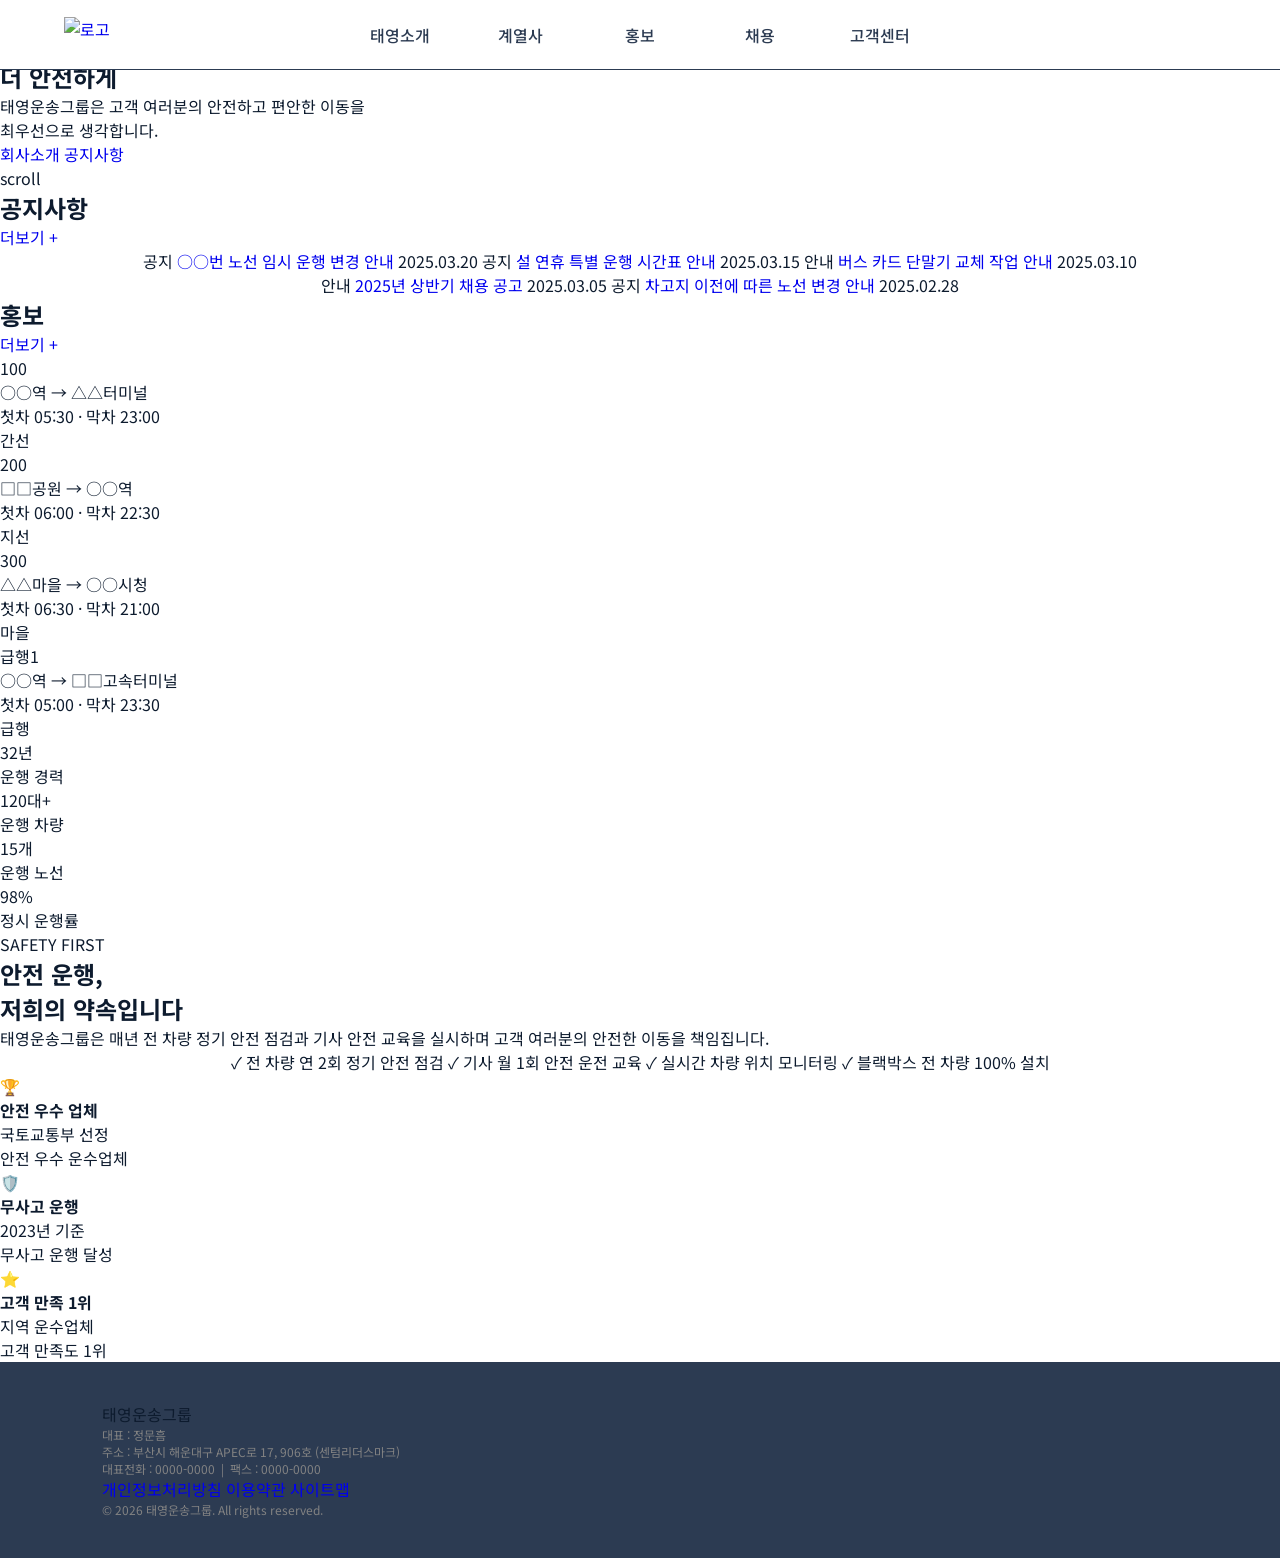
==== Taeyoung/index.html @ 6f4ef0cf "기업이념, CI소개, 특허와 상표권" ====
<!DOCTYPE html>
<html lang="ko">
<head>
  <meta charset="UTF-8">
  <meta name="viewport" content="width=device-width, initial-scale=1.0">
  <title>태영운수 — 안전하고 편안한 이동</title>
  <link href="https://fonts.googleapis.com/css2?family=Noto+Sans+KR:wght@300;400;500;700;900&display=swap" rel="stylesheet">
  <link rel="stylesheet" href="css/common.css">
  <link rel="stylesheet" href="css/main.css">
  <link rel="stylesheet" href="css/reset.css">
</head>
  <body>

    <!-- NAV -->
    <nav>
      <a class="nav-logo" href="./index.html">
        <img src="images/Taeyoung_logo.png" alt="로고"/>
      </a>
      <ul class="nav-links">
        <li class="has-dropdown">
          <a>태영소개</a>
          <ul class="dropdown">
            <li><a href="./about.html">회사소개</a></li>
            <li><a href="./philosophy.html">기업이념</a></li>
            <li><a href="./history.html">연혁</a></li>
            <li><a href="./ci_introduction.html">CI소개</a></li>
            <li><a href="./patent.html">특허와 상표권</a></li>
            <li><a href="./map.html">오시는길</a></li>
          </ul>
        </li>
        <li class="has-dropdown">
          <a>계열사</a>
          <ul class="dropdown">
            <li><a href="#">운수사업본부</a></li>
            <li><a href="#">서비스사업본부</a></li>
          </ul>
        </li>
        <li class="has-dropdown">
          <a>홍보</a>
          <ul class="dropdown">
            <li><a href="#">홍보갤러리</a></li>
            <li><a href="#">보도자료</a></li>
          </ul>
        </li>
        <li class="has-dropdown">
          <a>채용</a>
        </li>
        <li class="has-dropdown">
          <a>고객센터</a>
          <ul class="dropdown">
            <li><a href="#">공지사항</a></li>
          </ul>
        </li>
      </ul>
    </nav>

    <!-- HERO -->
    <section class="hero">
      <div class="hero-overlay"></div>
      <div class="hero-content">
        <p class="hero-tag">안전 · 신뢰 · 편안함</p>
        <h1 class="hero-title">매일의 이동을<br><span>더 안전하게</span></h1>
        <p class="hero-desc">태영운송그룹은 고객 여러분의 안전하고 편안한 이동을<br>최우선으로 생각합니다.</p>
        <div class="hero-btns">
          <a href="#routes" class="btn-primary">회사소개</a>
          <a href="#notice" class="btn-outline">공지사항</a>
        </div>
      </div>
      <div class="hero-scroll">
        <span>scroll</span>
        <div class="scroll-line"></div>
      </div>
    </section>

    <!-- 공지사항 + 노선안내 -->
    <section class="info-section" id="notice">
      <div class="info-left">
        <div class="section-header">
          <h2>공지사항</h2>
          <a href="#" class="more-btn">더보기 +</a>
        </div>
        <ul class="notice-list">
          <li class="notice-item new">
            <span class="badge">공지</span>
            <a href="#">○○번 노선 임시 운행 변경 안내</a>
            <span class="date">2025.03.20</span>
          </li>
          <li class="notice-item">
            <span class="badge">공지</span>
            <a href="#">설 연휴 특별 운행 시간표 안내</a>
            <span class="date">2025.03.15</span>
          </li>
          <li class="notice-item">
            <span class="badge">안내</span>
            <a href="#">버스 카드 단말기 교체 작업 안내</a>
            <span class="date">2025.03.10</span>
          </li>
          <li class="notice-item">
            <span class="badge">안내</span>
            <a href="#">2025년 상반기 채용 공고</a>
            <span class="date">2025.03.05</span>
          </li>
          <li class="notice-item">
            <span class="badge">공지</span>
            <a href="#">차고지 이전에 따른 노선 변경 안내</a>
            <span class="date">2025.02.28</span>
          </li>
        </ul>
      </div>

      <div class="info-right" id="routes">
        <div class="section-header">
          <h2>홍보</h2>
          <a href="#" class="more-btn">더보기 +</a>
        </div>
        <div class="route-grid">
          <div class="route-card">
            <div class="route-num">100</div>
            <div class="route-info">
              <p class="route-path">○○역 → △△터미널</p>
              <p class="route-time">첫차 05:30 · 막차 23:00</p>
            </div>
            <span class="route-tag">간선</span>
          </div>
          <div class="route-card">
            <div class="route-num">200</div>
            <div class="route-info">
              <p class="route-path">□□공원 → ○○역</p>
              <p class="route-time">첫차 06:00 · 막차 22:30</p>
            </div>
            <span class="route-tag">지선</span>
          </div>
          <div class="route-card">
            <div class="route-num">300</div>
            <div class="route-info">
              <p class="route-path">△△마을 → ○○시청</p>
              <p class="route-time">첫차 06:30 · 막차 21:00</p>
            </div>
            <span class="route-tag">마을</span>
          </div>
          <div class="route-card">
            <div class="route-num">급행1</div>
            <div class="route-info">
              <p class="route-path">○○역 → □□고속터미널</p>
              <p class="route-time">첫차 05:00 · 막차 23:30</p>
            </div>
            <span class="route-tag accent">급행</span>
          </div>
        </div>
      </div>
    </section>

    <!-- 통계 -->
    <section class="stats-section">
      <div class="stats-inner">
        <div class="stat-item">
          <div class="stat-num">32<span>년</span></div>
          <div class="stat-label">운행 경력</div>
        </div>
        <div class="stat-divider"></div>
        <div class="stat-item">
          <div class="stat-num">120<span>대+</span></div>
          <div class="stat-label">운행 차량</div>
        </div>
        <div class="stat-divider"></div>
        <div class="stat-item">
          <div class="stat-num">15<span>개</span></div>
          <div class="stat-label">운행 노선</div>
        </div>
        <div class="stat-divider"></div>
        <div class="stat-item">
          <div class="stat-num">98<span>%</span></div>
          <div class="stat-label">정시 운행률</div>
        </div>
      </div>
    </section>

    <!-- 안전 운행 -->
    <section class="safety-section">
      <div class="safety-text">
        <p class="section-tag">SAFETY FIRST</p>
        <h2>안전 운행,<br>저희의 약속입니다</h2>
        <p class="safety-desc">태영운송그룹은 매년 전 차량 정기 안전 점검과 기사 안전 교육을 실시하며 고객 여러분의 안전한 이동을 책임집니다.</p>
        <ul class="safety-list">
          <li>✓ 전 차량 연 2회 정기 안전 점검</li>
          <li>✓ 기사 월 1회 안전 운전 교육</li>
          <li>✓ 실시간 차량 위치 모니터링</li>
          <li>✓ 블랙박스 전 차량 100% 설치</li>
        </ul>
      </div>
      <div class="safety-cards">
        <div class="safety-card">
          <div class="s-icon">🏆</div>
          <h4>안전 우수 업체</h4>
          <p>국토교통부 선정<br>안전 우수 운수업체</p>
        </div>
        <div class="safety-card">
          <div class="s-icon">🛡️</div>
          <h4>무사고 운행</h4>
          <p>2023년 기준<br>무사고 운행 달성</p>
        </div>
        <div class="safety-card">
          <div class="s-icon">⭐</div>
          <h4>고객 만족 1위</h4>
          <p>지역 운수업체<br>고객 만족도 1위</p>
        </div>
      </div>
    </section>


    <!-- FOOTER -->
    <footer>
      <div class="footer-inner">
        <div class="footer-left">
        <div class="footer-logo">태영운송그룹</div>
        <p>대표 : 정문흠</p>
        <p>주소 : 부산시 해운대구 APEC로 17, 906호 (센텀리더스마크)</p>
        <p>대표전화 : 0000-0000 &nbsp;|&nbsp; 팩스 : 0000-0000</p>
        </div>
        <div class="footer-right">
        <a href="#">개인정보처리방침</a>
        <a href="#">이용약관</a>
        <a href="#">사이트맵</a>
        <p class="copyright">© 2026 태영운송그룹. All rights reserved.</p>
        </div>
      </div>
    </footer>

    <script>
      // 스크롤 시 nav 그림자
      window.addEventListener('scroll', () => {
        document.querySelector('nav').style.boxShadow =
          window.scrollY > 30 ? '0 4px 20px rgba(0,0,0,0.15)' : 'none';
      });

      // 스크롤 reveal
      const reveals = document.querySelectorAll('.reveal');
      const observer = new IntersectionObserver((entries) => {
        entries.forEach(entry => {
          if (entry.isIntersecting) {
            entry.target.classList.add('visible');
            observer.unobserve(entry.target);
          }
        });
      }, { threshold: 0.1 });
      reveals.forEach(el => observer.observe(el));
    </script>
  </body>
</html>
---- Taeyoung/css/common.css ----
@font-face {
    font-family: 'CompanyFont';
    src: url('/font/Pretendard-Regular.otf') format('opentype');
}
@import url('https://cdn.jsdelivr.net/gh/orioncactus/pretendard/dist/web/static/pretendard.css');

:root {
    --navy:      rgb(44,59,82);
    --navy-mid:  #1C3157;
    --navy-light:#264573;
    --accent:    #4A8FD4;
    --accent2:   #6FB3E8;
    --silver:    rgb(130,130,130);
    --light:     rgb(220,220,220);
    --white:     #FFFFFF;
    --text-dark: #0D1B2E;
    --text-mid:  #3D5478;
    --text-light:#7A92AE;
    --red:      rgb(169,46,43);
    --gray:      rgb(220,221,221);
  }

  *, *::before, *::after { box-sizing: border-box; margin: 0; padding: 0; }

  html { scroll-behavior: smooth; }

  ul {
    list-style: none;
    text-align:center;
    padding: 0;
    margin: 0;
  }

  li {
      display: inline-block;
      list-style: none;
  }

  a {
    text-decoration-line: none;
    user-select: none;
  }


  body {
    font-family: 'CompanyFont', 'Noto Sans KR', sans-serif;
    background: var(--white);
    color: var(--text-dark);
    overflow-x: hidden;
  }

  nav {
    position: fixed; top: 0; left: 0; right: 0; z-index: 100;
    display: grid;
    grid-template-columns: 1fr auto 1fr;  /* 왼쪽 | 가운데 | 오른쪽 */
    align-items: center;
    padding: 0 5%;
    height: 70px;
    background: white;
    backdrop-filter: blur(12px);
    border-bottom: 1px solid var(--navy);
  }
  @keyframes fadeDown {
    from { opacity:0; transform: translateY(-20px); }
    to   { opacity:1; transform: translateY(0); }
  }

  /* 로고 영역 */
  .nav-logo {
    display: flex;
    align-items: center;
    text-decoration: none;
  }
  .nav-logo-bar {
    display: flex; align-items: center;
  }
  .logo_box {
    display: flex; align-items: center;
    text-decoration: none;
  }
  .nav-logo img {
    height: 36px;
    width: auto;
  }

  .nav-links {
    display: flex;
    list-style: none;
    justify-content: center;  
  }
  .nav-links > li {
    width: 120px;
    text-align: center;
  }
  .nav-links a {
    display: block;
    color: var(--navy);
    text-decoration: none;
    font-size: 16px;
    font-weight: 500;
    padding: 0 20px;
    height: 70px;
    line-height: 70px;
    transition: color 0.2s, background 0.2s;
    white-space: nowrap;
  }


  .nav-links a:hover {
    color: var(--navy);
    font-weight: 700;
  }
  
  .nav-links li:hover::after { transform: scaleX(1); }

  .has-dropdown {
    position: relative;
  }

  .dropdown {
    display: none;
    position: absolute;
    top: 70px;
    background: var(--navy);
    border-top: 2px solid var(--accent);
    list-style: none;
    min-width: 120px;
    box-shadow: 0 8px 24px rgba(0,0,0,0.2);
  }

  .nav-links .dropdown li a {
    height: auto;
    line-height: 1.4;
    padding: 14px 20px;
    font-size: 13px;
    color: var(--silver);
    border-bottom: 1px solid rgba(255,255,255,0.05);
  }

  .dropdown li a:hover {
    color: var(--white);
    background: rgba(74,143,212,0.15);
  }

  .has-dropdown:hover .dropdown {
    display: block;
  }
  /*히어로 공통*/
  .hero-sub {
      position: relative;
      background: var(--navy);
      overflow: hidden;
      padding: 100px 5% 90px;
      height: 450px;
      display: flex;
      align-items: center;
  }
  .hero-sub::before {
      content: '';
      position: absolute;
      top: -80px; right: -80px;
      width: 400px; height: 400px;
      border-radius: 50%;
      background: rgba(74,143,212,0.12);
  }
  .hero-sub::after {
      content: '';
      position: absolute;
      bottom: -60px; left: 30%;
      width: 260px; height: 260px;
      border-radius: 50%;
      background: rgba(232,168,53,0.08);
  }
  .hero-inner {
      position: relative;
      z-index: 1;
      max-width: 1100px;
      margin: 0 auto;
      width: 100%;
  }
  .hero-label {
      letter-spacing: 3px;
      text-transform: uppercase;
      margin-bottom: 18px;
      font-weight: 500;
  }
  .hero-sub h1 {
      font-size: clamp(2rem, 4vw, 3rem);
      font-weight: 700;
      color: var(--white);
      line-height: 1.3;
      margin-bottom: 16px;
  }
  .hero-sub h1 span { color: var(--accent); }
  .hero-sub p {
      font-size: 15px;
      color: rgba(255,255,255,0.6);
      line-height: 1.9;
  }


  /* ── FOOTER ── */
  footer {
    background: var(--navy);
    padding: 40px 8%;
    display: flex; align-items: center; justify-content: space-between;
    flex-wrap: wrap; gap: 20px;
  }
  footer .logo { display: flex; align-items: center; gap: 8px; }
  footer .logo-bar { width: 3px; height: 18px; background: var(--accent); border-radius: 2px; }
  footer .logo-text { font-size: 13px; font-weight: 700; letter-spacing: 0.15em; color: var(--white); }
  footer p { font-size: 12px; color: var(--silver); }
  .footer-links { display: flex; gap: 24px; }
  .footer-links a { font-size: 12px; color: var(--silver); text-decoration: none; transition: color 0.2s; }
  .footer-links a:hover { color: var(--white); }

  /* ── SCROLL REVEAL ── */
  .reveal {
    opacity: 0;
    transform: translateY(30px);
    transition: opacity 0.7s ease, transform 0.7s ease;
  }
  .reveal.visible {
    opacity: 1;
    transform: translateY(0);
  }

  /* ── RESPONSIVE ── */
  @media (max-width: 900px) {
    #hero, #about, #why { grid-template-columns: 1fr; }
    .hero-right { display: none; }
    .services-grid { grid-template-columns: 1fr; }
    .contact-card-wrap { grid-template-columns: 1fr; }
    .why-grid { grid-template-columns: 1fr; }
    .about-visual { height: 260px; }
    .hero-stats { gap: 20px; }
    .nav-links { display: none; }
  }
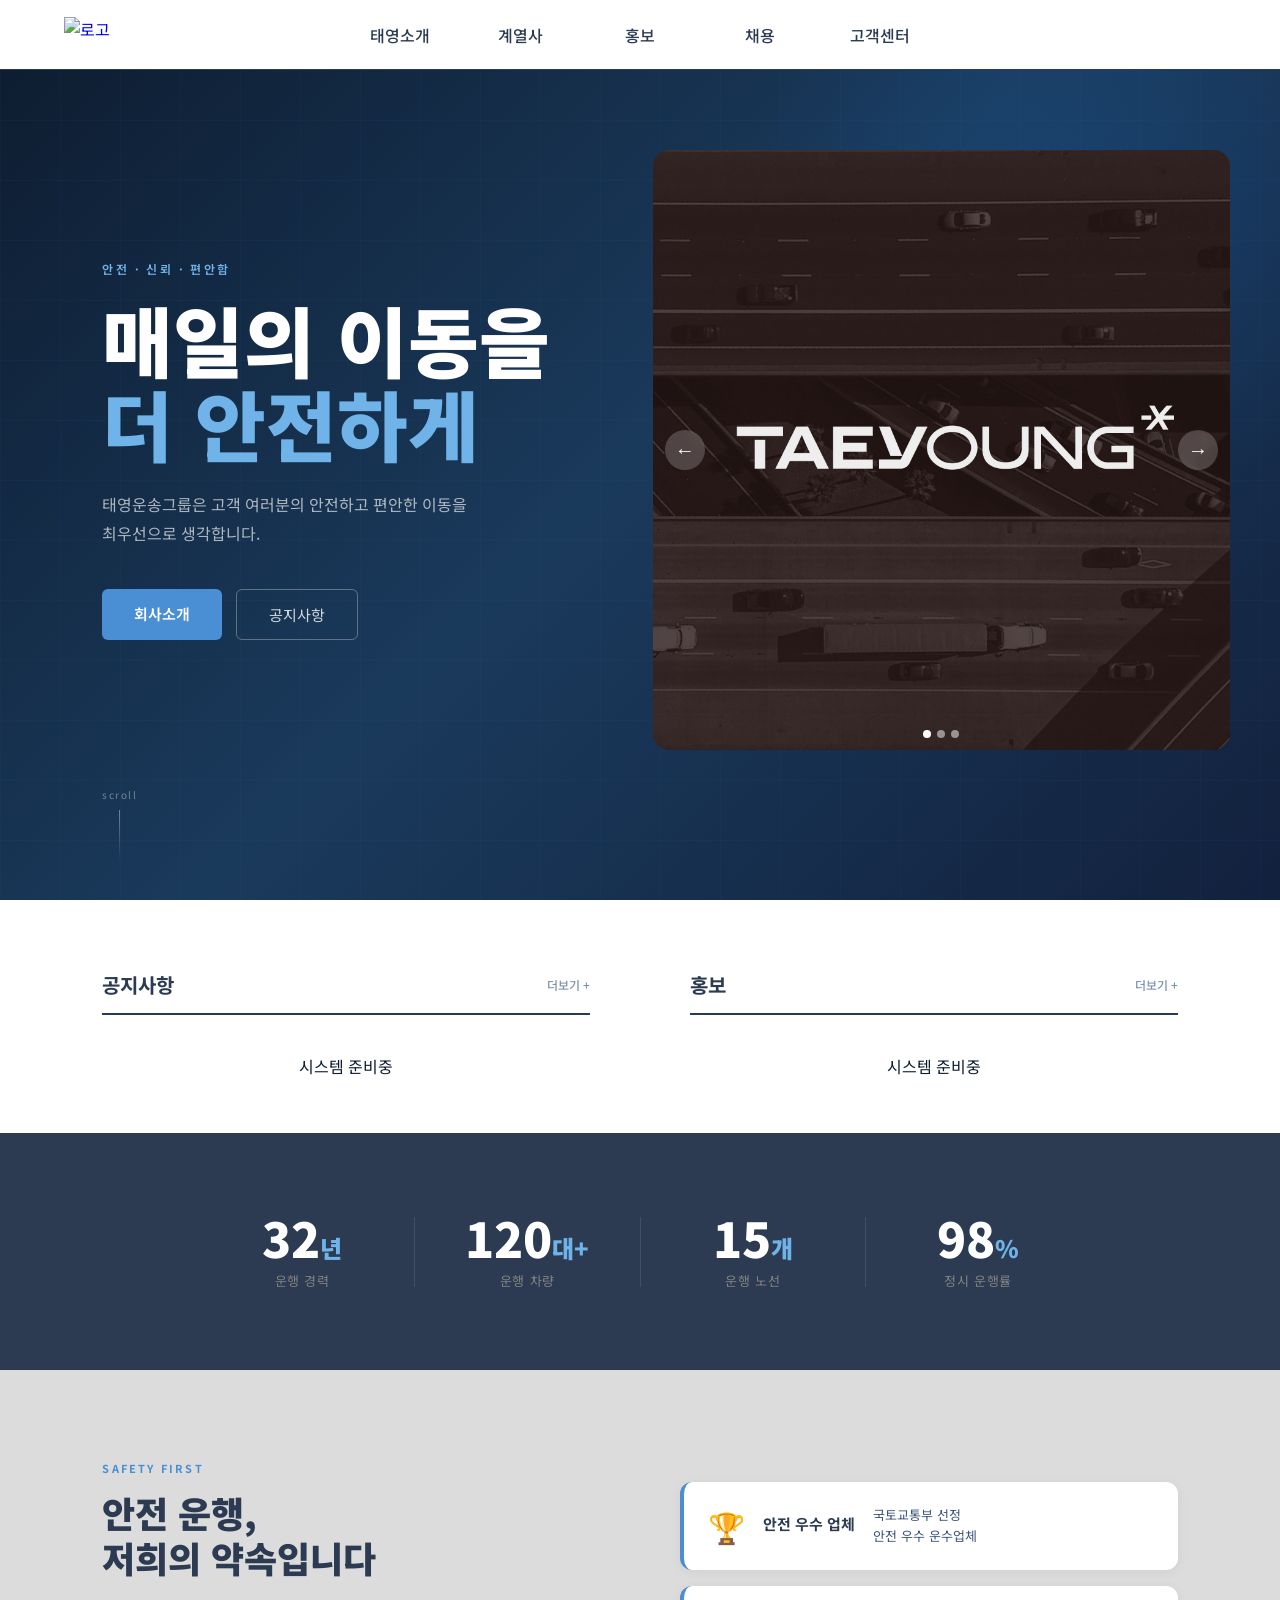
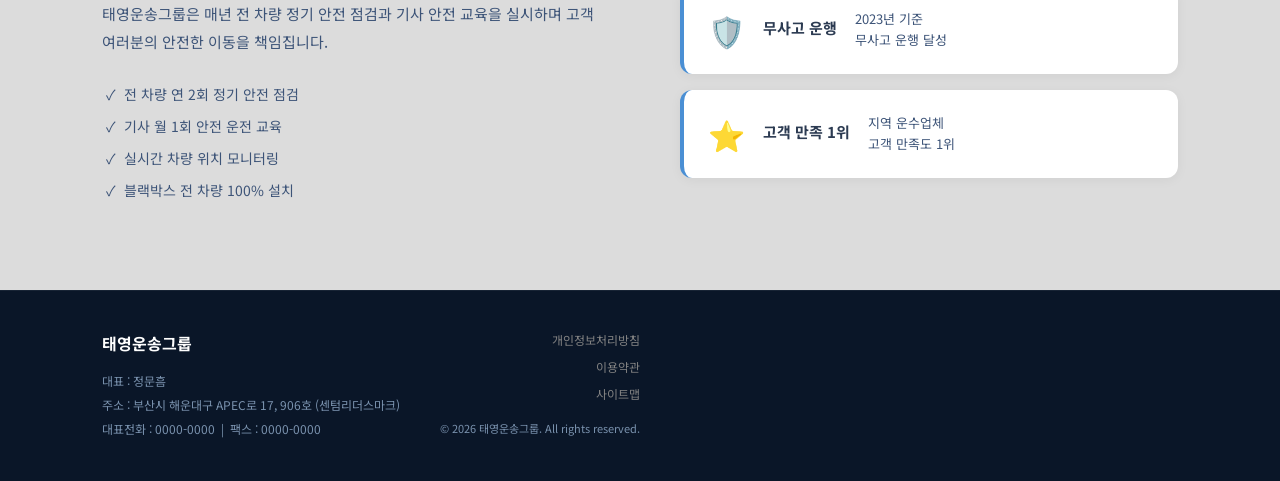
==== commit e1cfb3fe: "인덱스 화면 수정" ====
--- a/Taeyoung/index.html
+++ b/Taeyoung/index.html
@@ -6,7 +6,7 @@
   <title>태영운수 — 안전하고 편안한 이동</title>
   <link href="https://fonts.googleapis.com/css2?family=Noto+Sans+KR:wght@300;400;500;700;900&display=swap" rel="stylesheet">
   <link rel="stylesheet" href="css/common.css">
-  <link rel="stylesheet" href="css/main.css">
+  <link rel="stylesheet" href="css/index.css">
   <link rel="stylesheet" href="css/reset.css">
 </head>
   <body>
@@ -31,8 +31,8 @@
         <li class="has-dropdown">
           <a>계열사</a>
           <ul class="dropdown">
-            <li><a href="#">운수사업본부</a></li>
-            <li><a href="#">서비스사업본부</a></li>
+            <li><a href="./transport.html">운수사업본부</a></li>
+            <li><a href="./service.html">서비스사업본부</a></li>
           </ul>
         </li>
         <li class="has-dropdown">
@@ -62,10 +62,33 @@
         <h1 class="hero-title">매일의 이동을<br><span>더 안전하게</span></h1>
         <p class="hero-desc">태영운송그룹은 고객 여러분의 안전하고 편안한 이동을<br>최우선으로 생각합니다.</p>
         <div class="hero-btns">
-          <a href="#routes" class="btn-primary">회사소개</a>
+          <a href="./about.html" class="btn-primary">회사소개</a>
           <a href="#notice" class="btn-outline">공지사항</a>
         </div>
       </div>
+      <div class="hero-slider">
+        <div class="slider-track">
+          <div class="slide active">
+            <img src="./images/main4.jpg" alt="slide1" />
+          </div>
+          <div class="slide">
+            <img src="./images/main2.jpg" alt="slide2" />
+          </div>
+          <div class="slide">
+            <img src="./images/main3.jpg" alt="slide3" />
+          </div>
+        </div>
+        <!-- 화살표 -->
+        <button class="slider-prev">&#8592;</button>
+        <button class="slider-next">&#8594;</button>
+        <!-- 인디케이터 -->
+        <div class="slider-dots">
+          <span class="dot active"></span>
+          <span class="dot"></span>
+          <span class="dot"></span>
+        </div>
+      </div>
+
       <div class="hero-scroll">
         <span>scroll</span>
         <div class="scroll-line"></div>
@@ -79,33 +102,9 @@
           <h2>공지사항</h2>
           <a href="#" class="more-btn">더보기 +</a>
         </div>
-        <ul class="notice-list">
-          <li class="notice-item new">
-            <span class="badge">공지</span>
-            <a href="#">○○번 노선 임시 운행 변경 안내</a>
-            <span class="date">2025.03.20</span>
-          </li>
-          <li class="notice-item">
-            <span class="badge">공지</span>
-            <a href="#">설 연휴 특별 운행 시간표 안내</a>
-            <span class="date">2025.03.15</span>
-          </li>
-          <li class="notice-item">
-            <span class="badge">안내</span>
-            <a href="#">버스 카드 단말기 교체 작업 안내</a>
-            <span class="date">2025.03.10</span>
-          </li>
-          <li class="notice-item">
-            <span class="badge">안내</span>
-            <a href="#">2025년 상반기 채용 공고</a>
-            <span class="date">2025.03.05</span>
-          </li>
-          <li class="notice-item">
-            <span class="badge">공지</span>
-            <a href="#">차고지 이전에 따른 노선 변경 안내</a>
-            <span class="date">2025.02.28</span>
-          </li>
-        </ul>
+        <div class="section-label">
+           <p>시스템 준비중</p>
+        </div>
       </div>
 
       <div class="info-right" id="routes">
@@ -113,39 +112,8 @@
           <h2>홍보</h2>
           <a href="#" class="more-btn">더보기 +</a>
         </div>
-        <div class="route-grid">
-          <div class="route-card">
-            <div class="route-num">100</div>
-            <div class="route-info">
-              <p class="route-path">○○역 → △△터미널</p>
-              <p class="route-time">첫차 05:30 · 막차 23:00</p>
-            </div>
-            <span class="route-tag">간선</span>
-          </div>
-          <div class="route-card">
-            <div class="route-num">200</div>
-            <div class="route-info">
-              <p class="route-path">□□공원 → ○○역</p>
-              <p class="route-time">첫차 06:00 · 막차 22:30</p>
-            </div>
-            <span class="route-tag">지선</span>
-          </div>
-          <div class="route-card">
-            <div class="route-num">300</div>
-            <div class="route-info">
-              <p class="route-path">△△마을 → ○○시청</p>
-              <p class="route-time">첫차 06:30 · 막차 21:00</p>
-            </div>
-            <span class="route-tag">마을</span>
-          </div>
-          <div class="route-card">
-            <div class="route-num">급행1</div>
-            <div class="route-info">
-              <p class="route-path">○○역 → □□고속터미널</p>
-              <p class="route-time">첫차 05:00 · 막차 23:30</p>
-            </div>
-            <span class="route-tag accent">급행</span>
-          </div>
+        <div class="section-label">
+           <p>시스템 준비중</p>
         </div>
       </div>
     </section>
@@ -182,10 +150,10 @@
         <h2>안전 운행,<br>저희의 약속입니다</h2>
         <p class="safety-desc">태영운송그룹은 매년 전 차량 정기 안전 점검과 기사 안전 교육을 실시하며 고객 여러분의 안전한 이동을 책임집니다.</p>
         <ul class="safety-list">
-          <li>✓ 전 차량 연 2회 정기 안전 점검</li>
-          <li>✓ 기사 월 1회 안전 운전 교육</li>
-          <li>✓ 실시간 차량 위치 모니터링</li>
-          <li>✓ 블랙박스 전 차량 100% 설치</li>
+          <li><span>✓</span> 전 차량 연 2회 정기 안전 점검</li>
+          <li><span>✓</span> 기사 월 1회 안전 운전 교육</li>
+          <li><span>✓</span> 실시간 차량 위치 모니터링</li>
+          <li><span>✓</span> 블랙박스 전 차량 100% 설치</li>
         </ul>
       </div>
       <div class="safety-cards">
@@ -245,5 +213,27 @@
       }, { threshold: 0.1 });
       reveals.forEach(el => observer.observe(el));
     </script>
+
+    <script>
+      const slides = document.querySelectorAll('.slide');
+      const dots = document.querySelectorAll('.dot');
+      let current = 0;
+
+      function goTo(index) {
+        slides[current].classList.remove('active');
+        dots[current].classList.remove('active');
+        current = (index + slides.length) % slides.length;
+        slides[current].classList.add('active');
+        dots[current].classList.add('active');
+      }
+
+      document.querySelector('.slider-next').addEventListener('click', () => goTo(current + 1));
+      document.querySelector('.slider-prev').addEventListener('click', () => goTo(current - 1));
+      dots.forEach((dot, i) => dot.addEventListener('click', () => goTo(i)));
+
+      // 자동 슬라이드 (원하지 않으면 삭제)
+      setInterval(() => goTo(current + 1), 4000);
+
+    </script>
   </body>
 </html>
--- a/Taeyoung/css/index.css
+++ b/Taeyoung/css/index.css
@@ -0,0 +1,333 @@
+
+/* ── HERO ── */
+.hero {
+  position: relative;
+  height: 100vh;
+  min-height: 600px;
+  background: linear-gradient(135deg, #0D1B2E 0%, #1A3A5C 50%, #12213D 100%);
+  display: flex; align-items: center;
+  overflow: hidden;
+}
+
+/* 배경 패턴 */
+.hero::before {
+  content: '';
+  position: absolute; inset: 0;
+  background-image:
+    linear-gradient(rgba(26,111,196,0.06) 1px, transparent 1px),
+    linear-gradient(90deg, rgba(26,111,196,0.06) 1px, transparent 1px);
+  background-size: 60px 60px;
+}
+
+/* 원형 장식 */
+.hero-overlay {
+  position: absolute;
+  width: 700px; height: 700px;
+  right: -150px; top: -150px;
+  border-radius: 50%;
+  background: radial-gradient(circle, rgba(26,111,196,0.2) 0%, transparent 65%);
+  pointer-events: none;
+}
+
+.hero-content {
+  position: relative; z-index: 2;
+  padding: 0 8%;
+  max-width: 800px;
+}
+
+.hero-tag {
+  font-size: 12px;
+  letter-spacing: 0.2em;
+  color: var(--accent2);
+  font-weight: 600;
+  margin-bottom: 20px;
+}
+
+.hero-title {
+  font-size: clamp(42px, 6vw, 80px);
+  font-weight: 900;
+  line-height: 1.1;
+  color: var(--white);
+  margin-bottom: 24px;
+}
+.hero-title span { color: var(--accent2); }
+
+.hero-desc {
+  font-size: 16px;
+  line-height: 1.85;
+  color: rgba(255,255,255,0.65);
+  margin-bottom: 40px;
+}
+
+.hero-btns { display: flex; gap: 14px; }
+.btn-primary {
+  background: var(--accent);
+  color: var(--white);
+  padding: 14px 32px;
+  border-radius: 6px;
+  font-size: 15px;
+  font-weight: 600;
+  text-decoration: none;
+  transition: background 0.2s, transform 0.2s;
+}
+.btn-primary:hover { background: var(--accent2); transform: translateY(-2px); }
+.btn-outline {
+  border: 1px solid rgba(255,255,255,0.3);
+  color: rgba(255,255,255,0.8);
+  padding: 14px 32px;
+  border-radius: 6px;
+  font-size: 15px;
+  text-decoration: none;
+  transition: border-color 0.2s, color 0.2s, transform 0.2s;
+}
+.btn-outline:hover { border-color: var(--white); color: var(--white); transform: translateY(-2px); }
+
+.hero-slider {
+  flex: 1;
+  position: relative;
+  overflow: hidden;
+  border-radius: 16px;
+  height: 600px;
+  margin-right: 50px;
+}
+
+.slider-track {
+  position: relative;
+  width: 100%;
+  height: 100%;
+}
+
+.slide {
+  position: absolute;
+  inset: 0;
+  opacity: 0;
+  transition: opacity 0.5s ease;
+}
+
+.slide.active {
+  opacity: 1;
+}
+
+.slide img {
+  width: 100%;
+  height: 100%;
+  object-fit: cover;
+}
+
+.slider-prev,
+.slider-next {
+  position: absolute;
+  top: 50%;
+  transform: translateY(-50%);
+  background: rgba(255,255,255,0.2);
+  border: none;
+  color: white;
+  font-size: 20px;
+  width: 40px;
+  height: 40px;
+  border-radius: 50%;
+  cursor: pointer;
+  backdrop-filter: blur(4px);
+  transition: background 0.2s;
+  z-index: 10;
+}
+
+.slider-prev:hover,
+.slider-next:hover {
+  background: rgba(255,255,255,0.4);
+}
+
+.slider-prev { left: 12px; }
+.slider-next { right: 12px; }
+
+.slider-dots {
+  position: absolute;
+  bottom: 12px;
+  left: 50%;
+  transform: translateX(-50%);
+  display: flex;
+  gap: 6px;
+  z-index: 10;
+}
+
+.dot {
+  width: 8px;
+  height: 8px;
+  border-radius: 50%;
+  background: rgba(255,255,255,0.5);
+  cursor: pointer;
+  transition: background 0.2s;
+}
+
+.dot.active {
+  background: white;
+}
+
+/* 스크롤 인디케이터 */
+.hero-scroll {
+  position: absolute;
+  bottom: 40px; left: 8%;
+  display: flex; flex-direction: column; align-items: center; gap: 8px;
+  z-index: 2;
+}
+.hero-scroll span { font-size: 10px; letter-spacing: 0.15em; color: rgba(255,255,255,0.4); }
+.scroll-line {
+  width: 1px; height: 50px;
+  background: linear-gradient(to bottom, rgba(255,255,255,0.4), transparent);
+  animation: scrollDown 1.8s ease infinite;
+}
+@keyframes scrollDown {
+  0% { transform: scaleY(0); transform-origin: top; }
+  50% { transform: scaleY(1); transform-origin: top; }
+  51% { transform: scaleY(1); transform-origin: bottom; }
+  100% { transform: scaleY(0); transform-origin: bottom; }
+}
+
+/* ── 공지 + 노선 ── */
+.info-section {
+  display: grid;
+  grid-template-columns: 1fr 1fr;
+  gap: 0;
+  padding: 70px 8%;
+  background: var(--white);
+}
+.info-left { padding-right: 50px; border-right: 1px solid var(--border); }
+.info-right { padding-left: 50px; }
+
+.section-header {
+  display: flex; align-items: center; justify-content: space-between;
+  margin-bottom: 24px;
+  padding-bottom: 14px;
+  border-bottom: 2px solid var(--navy);
+}
+.section-header h2 { font-size: 20px; font-weight: 700; color: var(--navy); }
+.more-btn {
+  font-size: 12px; color: var(--text-light);
+  text-decoration: none; font-weight: 500;
+  transition: color 0.2s;
+}
+.more-btn:hover { color: var(--accent); }
+
+.section-label {
+  display: flex;
+  align-items: center;
+  justify-content: center;
+  height: calc(100% - 40px); 
+}
+
+/* ── 통계 ── */
+.stats-section {
+  background: var(--navy);
+  padding: 60px 8%;
+}
+.stats-inner {
+  display: flex; align-items: center; justify-content: center;
+  gap: 0; max-width: 900px; margin: 0 auto;
+}
+.stat-item { flex: 1; text-align: center; padding: 20px; }
+.stat-num {
+  font-size: 48px; font-weight: 900; color: var(--white);
+  line-height: 1;
+  margin-bottom: 10px;
+}
+.stat-num span { font-size: 24px; color: var(--accent2); }
+.stat-label { font-size: 13px; color: var(--silver); letter-spacing: 0.05em; }
+.stat-divider { width: 1px; height: 70px; background: rgba(255,255,255,0.1); flex-shrink: 0; }
+
+/* ── 안전 ── */
+.safety-section {
+  display: grid;
+  grid-template-columns: 1fr 1fr;
+  gap: 80px;
+  padding: 90px 8%;
+  background: var(--light);
+  align-items: center;
+}
+.section-tag {
+  font-size: 11px; letter-spacing: 0.2em;
+  color: var(--accent); font-weight: 700;
+  margin-bottom: 14px;
+}
+.safety-text h2 {
+  font-size: 36px; font-weight: 900; color: var(--navy);
+  line-height: 1.25; margin-bottom: 20px;
+}
+.safety-desc {
+  font-size: 15px; color: var(--text-mid);
+  line-height: 1.85; margin-bottom: 28px;
+}
+.safety-list {
+  display: flex;
+  flex-direction: column;
+  gap: 12px;
+  list-style: none;
+  padding: 0;
+}
+
+.safety-list li {
+  font-size: 14px; 
+  color: var(--text-mid);
+  list-style: none; 
+  padding-left: 4px;
+  display: flex;
+  gap: 8px;
+}
+
+.safety-list li span {
+  flex-shrink: 0; 
+}
+.safety-cards { display: flex; flex-direction: column; gap: 16px; }
+.safety-card {
+  display: flex; align-items: center; gap: 18px;
+  background: var(--white);
+  border-radius: 12px; padding: 22px 24px;
+  border-left: 4px solid var(--accent);
+  box-shadow: 0 2px 12px rgba(0,0,0,0.05);
+  transition: transform 0.2s, box-shadow 0.2s;
+}
+.safety-card:hover { transform: translateX(6px); box-shadow: 0 6px 24px rgba(26,111,196,0.12); }
+.s-icon { font-size: 30px; flex-shrink: 0; }
+.safety-card h4 { font-size: 15px; font-weight: 700; color: var(--navy); margin-bottom: 4px; }
+.safety-card p { font-size: 13px; color: var(--text-mid); line-height: 1.6; }
+
+
+/* ── FOOTER ── */
+footer {
+  background: #0A1628;
+  padding: 40px 8%;
+  border-top: 1px solid rgba(255,255,255,0.06);
+}
+.footer-inner {
+  display: flex; justify-content: space-between; align-items: flex-start;
+  gap: 40px; flex-wrap: wrap;
+}
+.footer-logo {
+  font-size: 16px; font-weight: 700; color: var(--white);
+  margin-bottom: 14px;
+}
+.footer-left p { font-size: 12px; color: var(--text-light); line-height: 2; }
+.footer-right {
+  display: flex; flex-direction: column; align-items: flex-end; gap: 10px;
+}
+.footer-right a {
+  font-size: 12px; color: var(--silver);
+  text-decoration: none; transition: color 0.2s;
+}
+.footer-right a:hover { color: var(--white); }
+.copyright { font-size: 11px; color: var(--text-light); margin-top: 8px; }
+
+/* ── 반응형 ── */
+@media (max-width: 1024px) {
+  .info-section { grid-template-columns: 1fr; }
+  .info-left { padding-right: 0; border-right: none; border-bottom: 1px solid var(--border); padding-bottom: 50px; margin-bottom: 50px; }
+  .info-right { padding-left: 0; }
+  .safety-section { grid-template-columns: 1fr; gap: 40px; }
+  .contact-cards { grid-template-columns: 1fr; }
+  .stats-inner { flex-wrap: wrap; }
+  .stat-divider { display: none; }
+}
+
+@media (max-width: 768px) {
+  .nav-links { display: none; }
+  .hero-title { font-size: 38px; }
+}
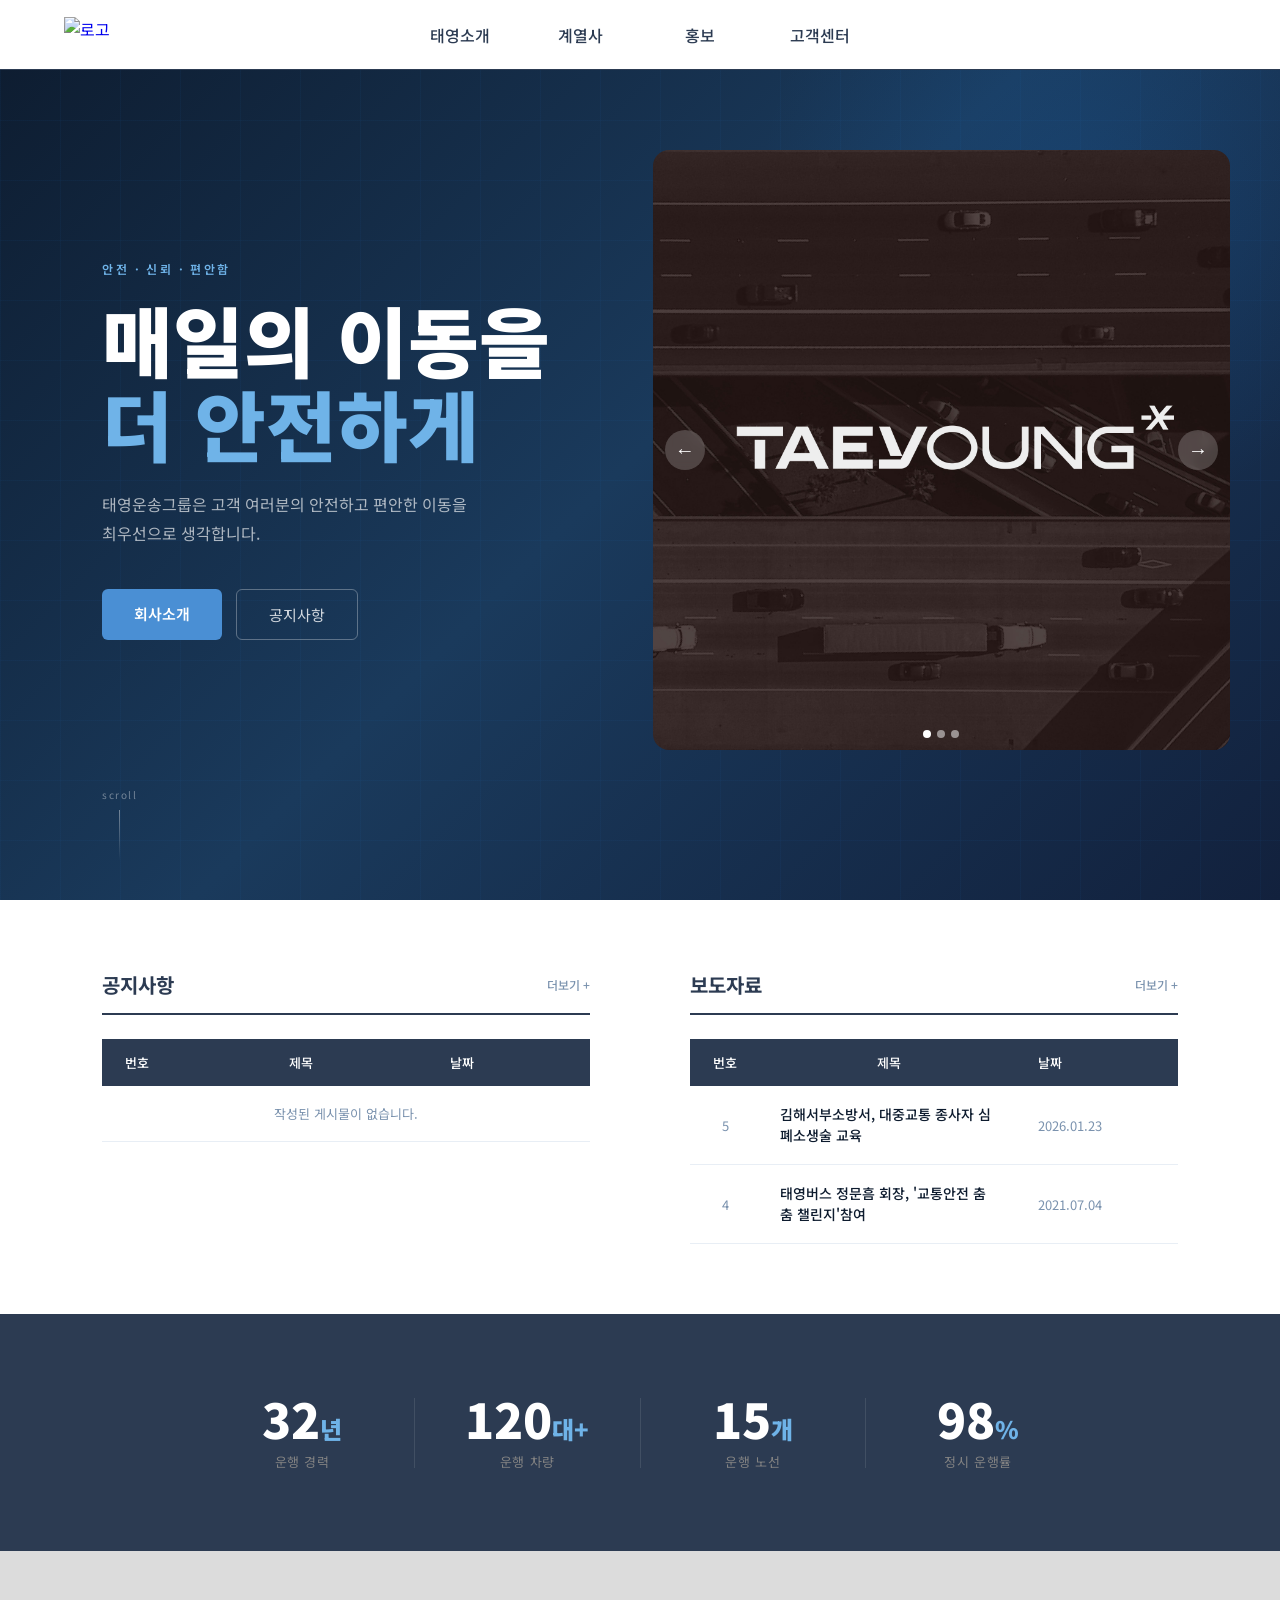
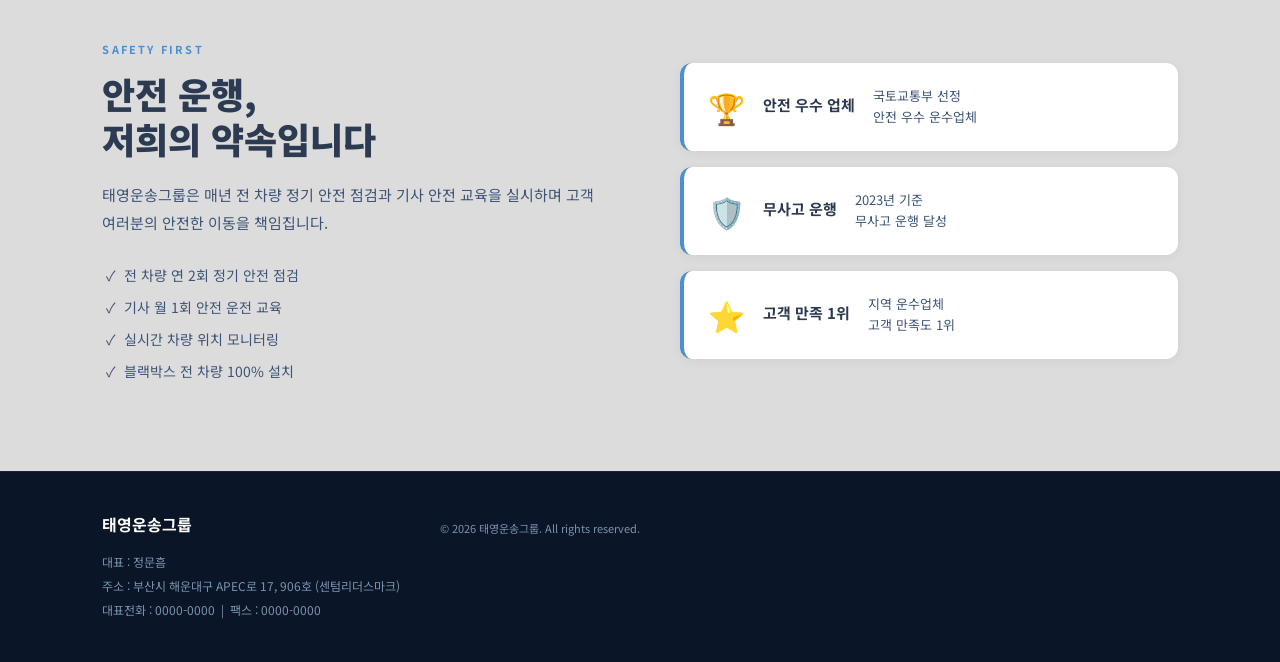
==== commit ae75c158: "홈 title수정, 운수사업본부 태영고속 삭제" ====
--- a/Taeyoung/index.html
+++ b/Taeyoung/index.html
@@ -3,7 +3,7 @@
 <head>
   <meta charset="UTF-8">
   <meta name="viewport" content="width=device-width, initial-scale=1.0">
-  <title>태영운수 — 안전하고 편안한 이동</title>
+  <title>태영운송그룹</title>
   <link href="https://fonts.googleapis.com/css2?family=Noto+Sans+KR:wght@300;400;500;700;900&display=swap" rel="stylesheet">
   <link rel="stylesheet" href="css/common.css">
   <link rel="stylesheet" href="css/index.css">
@@ -38,21 +38,60 @@
         <li class="has-dropdown">
           <a>홍보</a>
           <ul class="dropdown">
-            <li><a href="#">홍보갤러리</a></li>
-            <li><a href="#">보도자료</a></li>
-          </ul>
-        </li>
-        <li class="has-dropdown">
-          <a>채용</a>
+            <li><a href="./news.html">보도자료</a></li>
+          </ul>
         </li>
         <li class="has-dropdown">
           <a>고객센터</a>
           <ul class="dropdown">
-            <li><a href="#">공지사항</a></li>
+            <li><a href="./notice.html">공지사항</a></li>
           </ul>
         </li>
       </ul>
+       <!-- 햄버거 버튼 (모바일) -->
+      <button class="hamburger" id="hamburger" aria-label="메뉴 열기">
+        <span></span>
+        <span></span>
+        <span></span>
+      </button>
     </nav>
+    <!-- 모바일 메뉴 -->
+    <div class="mobile-menu" id="mobileMenu">
+      <ul>
+        <li class="has-mobile-dropdown">
+          <span onclick="toggleMobileDropdown(this)">태영소개 <span class="arrow">▾</span></span>
+          <ul class="mobile-dropdown">
+            <li><a href="./about.html">회사소개</a></li>
+            <li><a href="./philosophy.html">기업이념</a></li>
+            <li><a href="./history.html">연혁</a></li>
+            <li><a href="./ci_introduction.html">CI소개</a></li>
+            <li><a href="./patent.html">특허와 상표권</a></li>
+            <li><a href="./map.html">오시는길</a></li>
+          </ul>
+        </li>
+        <li class="has-mobile-dropdown">
+          <span onclick="toggleMobileDropdown(this)">계열사 <span class="arrow">▾</span></span>
+          <ul class="mobile-dropdown">
+            <li><a href="./transport.html">운수사업본부</a></li>
+            <li><a href="./service.html">서비스사업본부</a></li>
+          </ul>
+        </li>
+        <li class="has-mobile-dropdown">
+          <span onclick="toggleMobileDropdown(this)">홍보 <span class="arrow">▾</span></span>
+          <ul class="mobile-dropdown">
+            <li><a href="./news.html">보도자료</a></li>
+          </ul>
+        </li>
+        <li class="has-mobile-dropdown">
+          <span onclick="toggleMobileDropdown(this)">고객센터 <span class="arrow">▾</span></span>
+          <ul class="mobile-dropdown">
+            <li><a href="./notice.html">공지사항</a></li>
+          </ul>
+        </li>
+      </ul>
+    </div>
+ 
+    
 
     <!-- HERO -->
     <section class="hero">
@@ -63,7 +102,7 @@
         <p class="hero-desc">태영운송그룹은 고객 여러분의 안전하고 편안한 이동을<br>최우선으로 생각합니다.</p>
         <div class="hero-btns">
           <a href="./about.html" class="btn-primary">회사소개</a>
-          <a href="#notice" class="btn-outline">공지사항</a>
+          <a href="./notice.html" class="btn-outline">공지사항</a>
         </div>
       </div>
       <div class="hero-slider">
@@ -100,21 +139,64 @@
       <div class="info-left">
         <div class="section-header">
           <h2>공지사항</h2>
-          <a href="#" class="more-btn">더보기 +</a>
-        </div>
-        <div class="section-label">
-           <p>시스템 준비중</p>
-        </div>
+          <a href="./notice.html" class="more-btn">더보기 +</a>
+        </div>
+        <table class="press-table">
+        <thead>
+          <tr>
+            <th>번호</th>
+            <th>제목</th>
+            <th>날짜</th>
+          </tr>
+        </thead>
+        <tbody>
+          <tr>
+              <td colspan="3">
+                  작성된 게시물이 없습니다.
+              </td>
+          </tr>
+        </tbody>
+      </table>
       </div>
 
       <div class="info-right" id="routes">
         <div class="section-header">
-          <h2>홍보</h2>
-          <a href="#" class="more-btn">더보기 +</a>
-        </div>
-        <div class="section-label">
-           <p>시스템 준비중</p>
-        </div>
+          <h2>보도자료</h2>
+          <a href="./news.html" class="more-btn">더보기 +</a>
+        </div>
+        <table class="press-table">
+      <thead>
+        <tr>
+          <th>번호</th>
+          <th>제목</th>
+          <th>날짜</th>
+        </tr>
+      </thead>
+      <tbody>
+        <tr>
+          <td>5</td>
+          <td>
+            <a class="press-title-link"
+               href="https://www.ohmynews.com/NWS_Web/View/at_pg.aspx?CNTN_CD=A0003201066"
+               target="_blank" rel="noopener noreferrer">
+                김해서부소방서, 대중교통 종사자 심폐소생술 교육
+            </a>
+          </td>
+          <td><span class="press-date">2026.01.23</span></td>
+        </tr>
+        <tr>
+          <td>4</td>
+          <td>
+            <a class="press-title-link"
+               href="https://www.busan.com/view/busan/view.php?code=2021070415195034940"
+               target="_blank" rel="noopener noreferrer">
+                태영버스 정문흠 회장, '교통안전 춤춤 챌린지'참여
+            </a>
+          </td>
+          <td><span class="press-date">2021.07.04</span></td>
+        </tr>
+      </tbody>
+      </table>
       </div>
     </section>
 
@@ -178,20 +260,17 @@
 
     <!-- FOOTER -->
     <footer>
-      <div class="footer-inner">
-        <div class="footer-left">
-        <div class="footer-logo">태영운송그룹</div>
-        <p>대표 : 정문흠</p>
-        <p>주소 : 부산시 해운대구 APEC로 17, 906호 (센텀리더스마크)</p>
-        <p>대표전화 : 0000-0000 &nbsp;|&nbsp; 팩스 : 0000-0000</p>
-        </div>
-        <div class="footer-right">
-        <a href="#">개인정보처리방침</a>
-        <a href="#">이용약관</a>
-        <a href="#">사이트맵</a>
-        <p class="copyright">© 2026 태영운송그룹. All rights reserved.</p>
-        </div>
-      </div>
+        <div class="footer-inner">
+            <div class="footer-left">
+                <div class="footer-logo">
+                    태영운송그룹
+                </div>
+                <p>대표 : 정문흠</p>
+                <p>주소 : 부산시 해운대구 APEC로 17, 906호 (센텀리더스마크)</p>
+                <p>대표전화 : 0000-0000 &nbsp;|&nbsp; 팩스 : 0000-0000</p>
+            </div>
+            <p class="copyright">© 2026 태영운송그룹. All rights reserved.</p>
+        </div>
     </footer>
 
     <script>
@@ -235,5 +314,39 @@
       setInterval(() => goTo(current + 1), 4000);
 
     </script>
+
+    <script>
+      const hamburger = document.getElementById('hamburger');
+      const mobileMenu = document.getElementById('mobileMenu');
+    
+      // 햄버거 토글
+      hamburger.addEventListener('click', () => {
+        const isOpen = hamburger.classList.toggle('open');
+        if (isOpen) {
+          mobileMenu.classList.add('open');
+          document.body.style.overflow = 'hidden'; // 스크롤 잠금
+        } else {
+          mobileMenu.classList.remove('open');
+          document.body.style.overflow = '';
+        }
+      });
+    
+      // 모바일 드롭다운 토글
+      function toggleMobileDropdown(el) {
+        const li = el.parentElement;
+        const dropdown = li.querySelector('.mobile-dropdown');
+        const isOpen = li.classList.toggle('m-open');
+        dropdown.classList.toggle('open', isOpen);
+      }
+    
+      // 창 크기 변경 시 모바일 메뉴 닫기
+      window.addEventListener('resize', () => {
+        if (window.innerWidth > 768) {
+          hamburger.classList.remove('open');
+          mobileMenu.classList.remove('open');
+          document.body.style.overflow = '';
+        }
+      });
+    </script>
   </body>
 </html>
--- a/Taeyoung/css/common.css
+++ b/Taeyoung/css/common.css
@@ -145,6 +145,116 @@
   .has-dropdown:hover .dropdown {
     display: block;
   }
+
+  
+  /* ── HAMBURGER BUTTON ── */
+  .hamburger {
+    display: none;
+    grid-column: 3;   
+    justify-self: end;
+    flex-direction: column;
+    justify-content: center;
+    align-items: center;
+    width: 40px;
+    height: 40px;
+    gap: 5px;
+    cursor: pointer;
+    background: none;
+    border: none;
+    padding: 4px;
+    border-radius: 6px;
+    transition: background 0.15s;
+  }
+  .hamburger:hover { background: #f0f4fb; }
+  .hamburger span {
+    display: block;
+    width: 24px;
+    height: 2px;
+    background: var(--navy);
+    border-radius: 2px;
+    transition: transform 0.3s, opacity 0.3s;
+    transform-origin: center;
+  }
+
+  .hamburger.open span:nth-child(1) { transform: translateY(7px) rotate(45deg); }
+  .hamburger.open span:nth-child(2) { opacity: 0; transform: scaleX(0); }
+  .hamburger.open span:nth-child(3) { transform: translateY(-7px) rotate(-45deg); }
+
+  /* ── MOBILE MENU OVERLAY ── */
+  .mobile-menu {
+    display: block;
+    visibility: hidden;
+    pointer-events: none;
+    position: fixed;
+    top: 70px; /* nav 높이와 맞춤 */
+    left: 0; right: 0; bottom: 0;
+    background: var(--white);
+    overflow-y: auto;
+    z-index: 999;
+    padding: 1rem 0 2rem;
+    transform: translateY(-10px);
+    opacity: 0;
+    transition: transform 0.25s ease, opacity 0.25s ease;
+  }
+
+  .mobile-menu.open {
+    visibility: visible;
+    pointer-events: auto;
+    transform: translateY(0);
+    opacity: 1;
+  }
+
+  /* 1depth 항목 */
+  .mobile-menu > ul > li {
+    display: block; /* common.css의 li { display: inline-block } 덮어쓰기 */
+  }
+  .mobile-menu > ul > li > span {
+    display: flex;
+    align-items: center;
+    justify-content: space-between;
+    padding: 0.85rem 1.5rem;
+    font-size: 1rem;
+    font-weight: 700;
+    color: var(--navy);
+    cursor: pointer;
+    border-bottom: 1px solid var(--gray);
+  }
+  .mobile-menu > ul > li > span .arrow {
+    font-size: 0.8rem;
+    transition: transform 0.2s;
+    color: var(--text-light);
+  }
+  .mobile-menu > ul > li.m-open > span .arrow {
+    transform: rotate(180deg);
+  }
+
+  /* 2depth 항목 */
+  .mobile-dropdown {
+    display: none;
+    background: #f4f6fa;
+    border-bottom: 1px solid var(--gray);
+    list-style: none;
+  }
+  .mobile-dropdown.open { display: block; }
+  .mobile-dropdown li {
+    display: block; /* inline-block 덮어쓰기 */
+  }
+  .mobile-dropdown li a {
+    display: block;
+    padding: 0.65rem 2.2rem;
+    font-size: 0.9rem;
+    color: var(--text-mid);
+    border-bottom: 1px solid #eef0f5;
+    height: auto;
+    line-height: 1.5;
+    transition: color 0.15s, background 0.15s;
+  }
+  .mobile-dropdown li a:hover {
+    color: var(--navy);
+    background: #e4e9f2;
+  }
+ 
+
   /*히어로 공통*/
   .hero-sub {
       position: relative;
@@ -193,9 +303,9 @@
   }
   .hero-sub h1 span { color: var(--accent); }
   .hero-sub p {
-      font-size: 15px;
       color: rgba(255,255,255,0.6);
       line-height: 1.9;
+      font-size: clamp(13px, 3vw, 15px);
   }
 
 
@@ -224,6 +334,32 @@
     opacity: 1;
     transform: translateY(0);
   }
+
+  /* ── FOOTER ── */
+  footer {
+    background: #0A1628;
+    padding: 40px 8%;
+    border-top: 1px solid rgba(255,255,255,0.06);
+  }
+  .footer-inner {
+    display: flex; justify-content: space-between; align-items: flex-start;
+    gap: 40px; flex-wrap: wrap;
+  }
+  .footer-logo {
+    font-size: 16px; font-weight: 700; color: var(--white);
+    margin-bottom: 14px;
+  }
+  .footer-left p { font-size: 12px; color: var(--text-light); line-height: 2; }
+  .footer-right {
+    display: flex; flex-direction: column; align-items: flex-end; gap: 10px;
+  }
+  .footer-right a {
+    font-size: 12px; color: var(--silver);
+    text-decoration: none; transition: color 0.2s;
+  }
+  .footer-right a:hover { color: var(--white); }
+  .copyright { font-size: 11px; color: var(--text-light); margin-top: 8px; }
+
 
   /* ── RESPONSIVE ── */
   @media (max-width: 900px) {
@@ -235,4 +371,10 @@
     .about-visual { height: 260px; }
     .hero-stats { gap: 20px; }
     .nav-links { display: none; }
-  }+  }
+
+  @media (max-width: 768px) {
+  .nav-links { display: none; }
+  .hamburger { display: flex; }
+
+}
--- a/Taeyoung/css/index.css
+++ b/Taeyoung/css/index.css
@@ -208,12 +208,71 @@
 }
 .more-btn:hover { color: var(--accent); }
 
-.section-label {
+/* ── 공지사항, 보도자료 테이블 ── */
+.press-table {
+  width: 100%;
+  border-collapse: collapse;
+}
+.press-table thead tr {
+  background: var(--navy);
+  color: var(--white);
+}
+.press-table thead th {
+  padding: 14px 20px;
+  font-size: 13px;
+  font-weight: 500;
+  text-align: left;
+}
+.press-table thead th:first-child { width: 70px; text-align: center; }
+.press-table thead th:nth-child(2){text-align: center;}
+.press-table thead th:last-child  { width: 160px; }
+
+.press-table tbody tr {
+  border-bottom: 1px solid #e8eef5;
+  transition: background 0.2s;
+}
+.press-table tbody tr:hover {
+  background: #f0f5fb;
+}
+.press-table tbody td {
+  padding: 18px 20px;
+  font-size: 14px;
+  color: var(--text-dark);
+  vertical-align: middle;
+}
+.press-table tbody td:first-child {
+  text-align: center;
+  color: var(--text-light);
+  font-size: 13px;
+}
+
+
+/* ── 제목 링크 ── */
+.press-title-link {
   display: flex;
   align-items: center;
-  justify-content: center;
-  height: calc(100% - 40px); 
-}
+  gap: 10px;
+  color: var(--text-dark);
+  font-size: 14px;
+  font-weight: 500;
+  transition: color 0.2s;
+  line-height: 1.5;
+}
+.press-title-link:hover {
+  color: var(--accent);
+}
+
+/* 출처 / 날짜 */
+.press-source {
+  font-size: 12px;
+  color: var(--text-light);
+}
+.press-date {
+  font-size: 13px;
+  color: var(--text-light);
+  white-space: nowrap;
+}
+
 
 /* ── 통계 ── */
 .stats-section {
@@ -291,30 +350,6 @@
 .safety-card p { font-size: 13px; color: var(--text-mid); line-height: 1.6; }
 
 
-/* ── FOOTER ── */
-footer {
-  background: #0A1628;
-  padding: 40px 8%;
-  border-top: 1px solid rgba(255,255,255,0.06);
-}
-.footer-inner {
-  display: flex; justify-content: space-between; align-items: flex-start;
-  gap: 40px; flex-wrap: wrap;
-}
-.footer-logo {
-  font-size: 16px; font-weight: 700; color: var(--white);
-  margin-bottom: 14px;
-}
-.footer-left p { font-size: 12px; color: var(--text-light); line-height: 2; }
-.footer-right {
-  display: flex; flex-direction: column; align-items: flex-end; gap: 10px;
-}
-.footer-right a {
-  font-size: 12px; color: var(--silver);
-  text-decoration: none; transition: color 0.2s;
-}
-.footer-right a:hover { color: var(--white); }
-.copyright { font-size: 11px; color: var(--text-light); margin-top: 8px; }
 
 /* ── 반응형 ── */
 @media (max-width: 1024px) {
@@ -328,6 +363,7 @@
 }
 
 @media (max-width: 768px) {
-  .nav-links { display: none; }
   .hero-title { font-size: 38px; }
-}
+  .press-table thead th:nth-child(3),
+  .press-table tbody td:nth-child(3) { display: none; }
+}
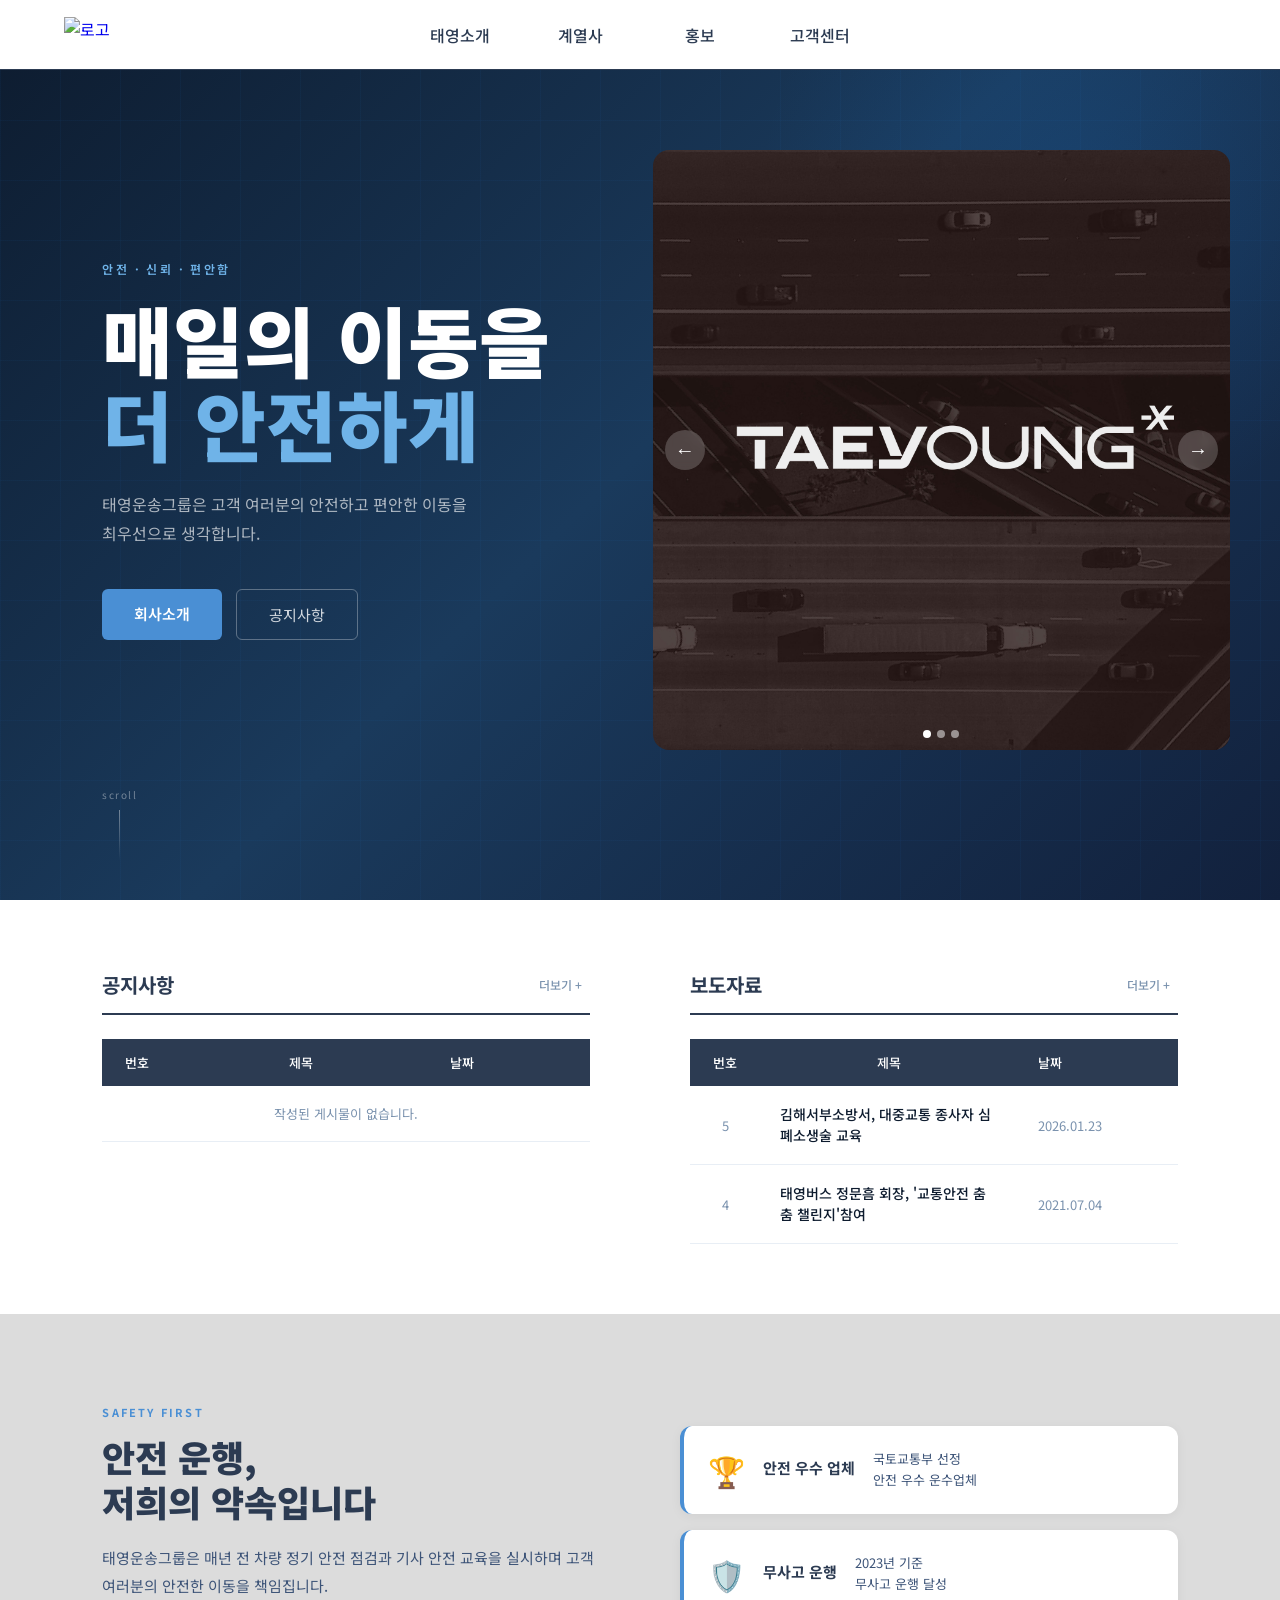
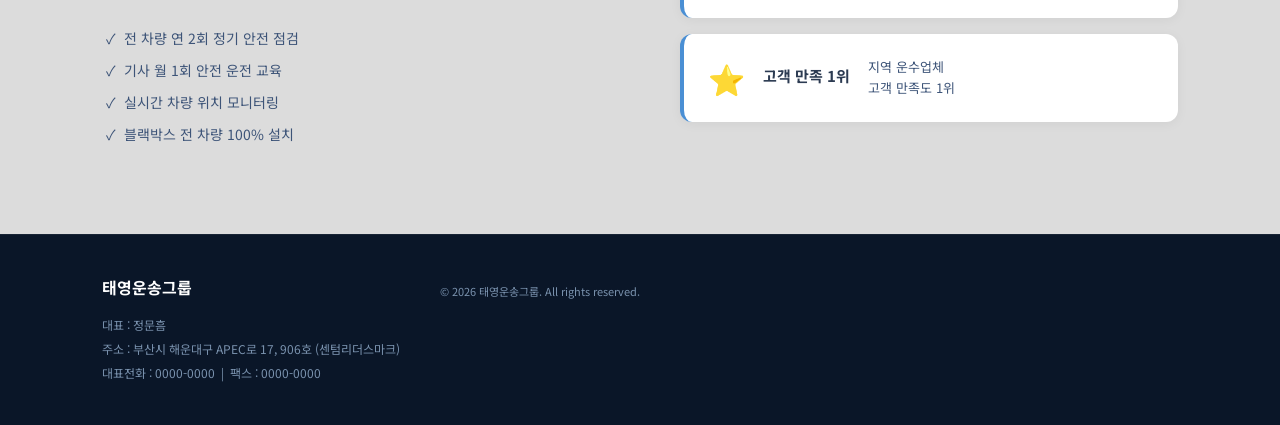
==== commit dbb735df: "Merge branch 'main' of https://github.com/it-gu/TAEYOUNG" ====
--- a/Taeyoung/index.html
+++ b/Taeyoung/index.html
@@ -197,31 +197,6 @@
         </tr>
       </tbody>
       </table>
-      </div>
-    </section>
-
-    <!-- 통계 -->
-    <section class="stats-section">
-      <div class="stats-inner">
-        <div class="stat-item">
-          <div class="stat-num">32<span>년</span></div>
-          <div class="stat-label">운행 경력</div>
-        </div>
-        <div class="stat-divider"></div>
-        <div class="stat-item">
-          <div class="stat-num">120<span>대+</span></div>
-          <div class="stat-label">운행 차량</div>
-        </div>
-        <div class="stat-divider"></div>
-        <div class="stat-item">
-          <div class="stat-num">15<span>개</span></div>
-          <div class="stat-label">운행 노선</div>
-        </div>
-        <div class="stat-divider"></div>
-        <div class="stat-item">
-          <div class="stat-num">98<span>%</span></div>
-          <div class="stat-label">정시 운행률</div>
-        </div>
       </div>
     </section>
 
--- a/Taeyoung/css/index.css
+++ b/Taeyoung/css/index.css
@@ -205,6 +205,9 @@
   font-size: 12px; color: var(--text-light);
   text-decoration: none; font-weight: 500;
   transition: color 0.2s;
+  flex-shrink: 0;      
+  white-space: nowrap; 
+  padding: 4px 8px;   
 }
 .more-btn:hover { color: var(--accent); }
 
@@ -273,26 +276,6 @@
   white-space: nowrap;
 }
 
-
-/* ── 통계 ── */
-.stats-section {
-  background: var(--navy);
-  padding: 60px 8%;
-}
-.stats-inner {
-  display: flex; align-items: center; justify-content: center;
-  gap: 0; max-width: 900px; margin: 0 auto;
-}
-.stat-item { flex: 1; text-align: center; padding: 20px; }
-.stat-num {
-  font-size: 48px; font-weight: 900; color: var(--white);
-  line-height: 1;
-  margin-bottom: 10px;
-}
-.stat-num span { font-size: 24px; color: var(--accent2); }
-.stat-label { font-size: 13px; color: var(--silver); letter-spacing: 0.05em; }
-.stat-divider { width: 1px; height: 70px; background: rgba(255,255,255,0.1); flex-shrink: 0; }
-
 /* ── 안전 ── */
 .safety-section {
   display: grid;
